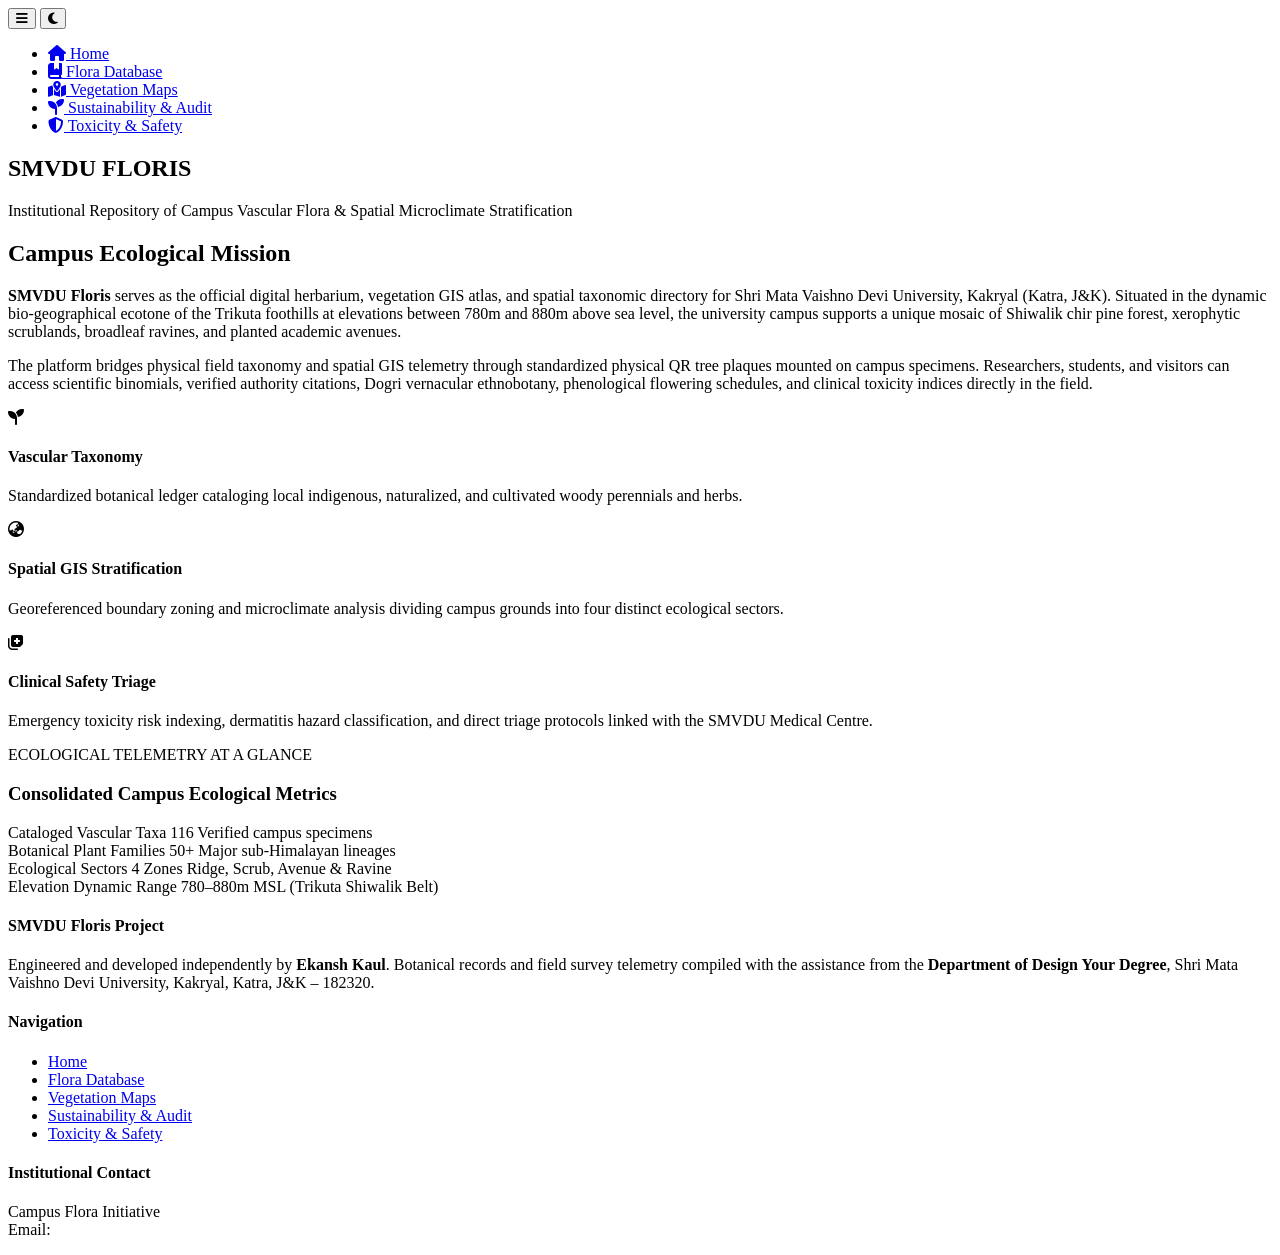
==== index.html @ 9c6f567e "Add files via upload" ====
<!DOCTYPE html>
<html lang="en">
<head>
    <meta charset="UTF-8">
    <meta name="viewport" content="width=device-width, initial-scale=1.0">
    <title>SMVDU Floris — Digital Herbarium &amp; Spatial GIS Portal</title>
    
    <!-- Instant Theme Loader: Place this BEFORE your CSS links -->
    <script>
        (function() {
            var saved = localStorage.getItem('smvdu_floris_theme');
            var theme = saved || (window.matchMedia('(prefers-color-scheme: dark)').matches ? 'dark' : 'light');
            document.documentElement.setAttribute('data-theme', theme);
        })();
    </script>

    <meta name="description" content="Official digital herbarium, spatial GIS vegetation mapping, and vascular flora database of Shri Mata Vaishno Devi University, Kakryal, Katra.">
    <meta name="theme-color" content="#1e4620">
    <meta name="apple-mobile-web-app-capable" content="yes">
    <meta name="apple-mobile-web-app-status-bar-style" content="black-translucent">
    <link rel="manifest" href="manifest.json">

    <!-- Fonts & Icons -->
    <link rel="preconnect" href="https://fonts.googleapis.com">
    <link rel="preconnect" href="https://fonts.gstatic.com" crossorigin>
    <link href="https://fonts.googleapis.com/css2?family=Inter:wght@300;400;500;600;700&family=JetBrains+Mono:wght@400;500;600;700&family=Playfair+Display:ital,wght@0,600;0,700;1,400&display=swap" rel="stylesheet">
    <link rel="stylesheet" href="https://cdnjs.cloudflare.com/ajax/libs/font-awesome/6.4.0/css/all.min.css">

    <!-- Master CSS -->
    <link rel="stylesheet" href="css/style.css">
</head>
<body class="home-page">

    <!-- Retractable Header Interface -->
    <header class="home-header">
        <div class="home-nav-container">
            <!-- Retractable Nav Trigger Button -->
            <button type="button" id="btn-toggle-menu" class="retractable-menu-btn" aria-label="Toggle Navigation Menu" title="Menu">
                <i class="fa-solid fa-bars" id="menu-icon"></i>
            </button>

            <!-- Theme Toggle Button -->
            <button type="button" id="themeToggleBtn" class="theme-toggle-btn" aria-label="Toggle Light/Dark Mode" title="Toggle Light/Dark Mode">
                <i class="fa-solid fa-moon" id="themeIcon"></i>
            </button>
        </div>

        <!-- Retractable Drawer Panel -->
        <nav id="retractable-nav-drawer" class="retractable-nav-drawer" aria-hidden="true">
            <ul class="nav-links">
                <li><a href="index.html" class="active"><i class="fa-solid fa-house"></i> Home</a></li>
                <li><a href="database.html"><i class="fa-solid fa-book-bookmark"></i> Flora Database</a></li>
                <li><a href="maps.html"><i class="fa-solid fa-map-location-dot"></i> Vegetation Maps</a></li>
                <li><a href="research.html"><i class="fa-solid fa-seedling"></i> Sustainability &amp; Audit</a></li>
                <li><a href="safety.html"><i class="fa-solid fa-shield-halved"></i> Toxicity &amp; Safety</a></li>
            </ul>
        </nav>
    </header>

    <main class="nexus-wrapper home-main-wrapper">

        <!-- Centered Institutional Hero -->
        <section class="portal-identity-hero">
            <h1 class="portal-master-title">SMVDU FLORIS</h1>
            <p class="portal-lead-tagline">
                Institutional Repository of Campus Vascular Flora &amp; Spatial Microclimate Stratification
            </p>
        </section>

        <!-- Academic Narrative & Scope -->
        <section class="portal-scope-card">
            <div class="scope-text-block">
                <h2>Campus Ecological Mission</h2>
                <p>
                    <strong>SMVDU Floris</strong> serves as the official digital herbarium, vegetation GIS atlas, and spatial taxonomic directory for Shri Mata Vaishno Devi University, Kakryal (Katra, J&amp;K). Situated in the dynamic bio-geographical ecotone of the Trikuta foothills at elevations between 780m and 880m above sea level, the university campus supports a unique mosaic of Shiwalik chir pine forest, xerophytic scrublands, broadleaf ravines, and planted academic avenues.
                </p>
                <p>
                    The platform bridges physical field taxonomy and spatial GIS telemetry through standardized physical QR tree plaques mounted on campus specimens. Researchers, students, and visitors can access scientific binomials, verified authority citations, Dogri vernacular ethnobotany, phenological flowering schedules, and clinical toxicity indices directly in the field.
                </p>
            </div>

            <div class="scope-pillars-grid">
                <div class="scope-pillar-item">
                    <i class="fa-solid fa-seedling"></i>
                    <h4>Vascular Taxonomy</h4>
                    <p>Standardized botanical ledger cataloging local indigenous, naturalized, and cultivated woody perennials and herbs.</p>
                </div>
                <div class="scope-pillar-item">
                    <i class="fa-solid fa-earth-asia"></i>
                    <h4>Spatial GIS Stratification</h4>
                    <p>Georeferenced boundary zoning and microclimate analysis dividing campus grounds into four distinct ecological sectors.</p>
                </div>
                <div class="scope-pillar-item">
                    <i class="fa-solid fa-notes-medical"></i>
                    <h4>Clinical Safety Triage</h4>
                    <p>Emergency toxicity risk indexing, dermatitis hazard classification, and direct triage protocols linked with the SMVDU Medical Centre.</p>
                </div>
            </div>
        </section>

        <!-- Consolidated Data Deck (Consolidated metrics above footer) -->
        <section class="consolidated-data-deck">
            <div class="data-deck-header">
                <span class="eyebrow-tag">ECOLOGICAL TELEMETRY AT A GLANCE</span>
                <h3>Consolidated Campus Ecological Metrics</h3>
            </div>
            
            <div class="consolidated-stats-grid">
                <div class="stat-card">
                    <span class="stat-label">Cataloged Vascular Taxa</span>
                    <span class="stat-value" id="hero-stat-taxa">116</span>
                    <span class="density-meta">Verified campus specimens</span>
                </div>
                <div class="stat-card gold">
                    <span class="stat-label">Botanical Plant Families</span>
                    <span class="stat-value" id="hero-stat-families">50+</span>
                    <span class="density-meta">Major sub-Himalayan lineages</span>
                </div>
                <div class="stat-card cyan">
                    <span class="stat-label">Ecological Sectors</span>
                    <span class="stat-value">4 Zones</span>
                    <span class="density-meta">Ridge, Scrub, Avenue &amp; Ravine</span>
                </div>
                <div class="stat-card amber">
                    <span class="stat-label">Elevation Dynamic Range</span>
                    <span class="stat-value">780–880m</span>
                    <span class="density-meta">MSL (Trikuta Shiwalik Belt)</span>
                </div>
            </div>
        </section>

    </main>

    <footer>
        <div class="footer-content">
            <div class="footer-col">
                <h4>SMVDU Floris Project</h4>
                <p> Engineered and developed independently by <strong>Ekansh Kaul</strong>. Botanical records and field survey telemetry compiled with the assistance from the <strong>Department of Design Your Degree</strong>, Shri Mata Vaishno Devi University, Kakryal, Katra, J&amp;K – 182320.</p>
            </div>
            <div class="footer-col">
                <h4>Navigation</h4>
                <ul class="footer-links">
                    <li><a href="index.html">Home</a></li>
                    <li><a href="database.html">Flora Database</a></li>
                    <li><a href="maps.html">Vegetation Maps</a></li>
                    <li><a href="research.html">Sustainability &amp; Audit</a></li>
                    <li><a href="safety.html">Toxicity &amp; Safety</a></li>
                </ul>
            </div>
            <div class="footer-col">
                <h4>Institutional Contact</h4>
                <p>Campus Flora Initiative<br>Email: <span style="color: #ffffff; font-weight: 500;">biodiversity@smvdu.ac.in</span></p>
            </div>
        </div>
    </footer>

    <!-- Global Scripts -->
    <script src="js/data.js"></script>
    <script src="js/main.js"></script>
</body>
</html>
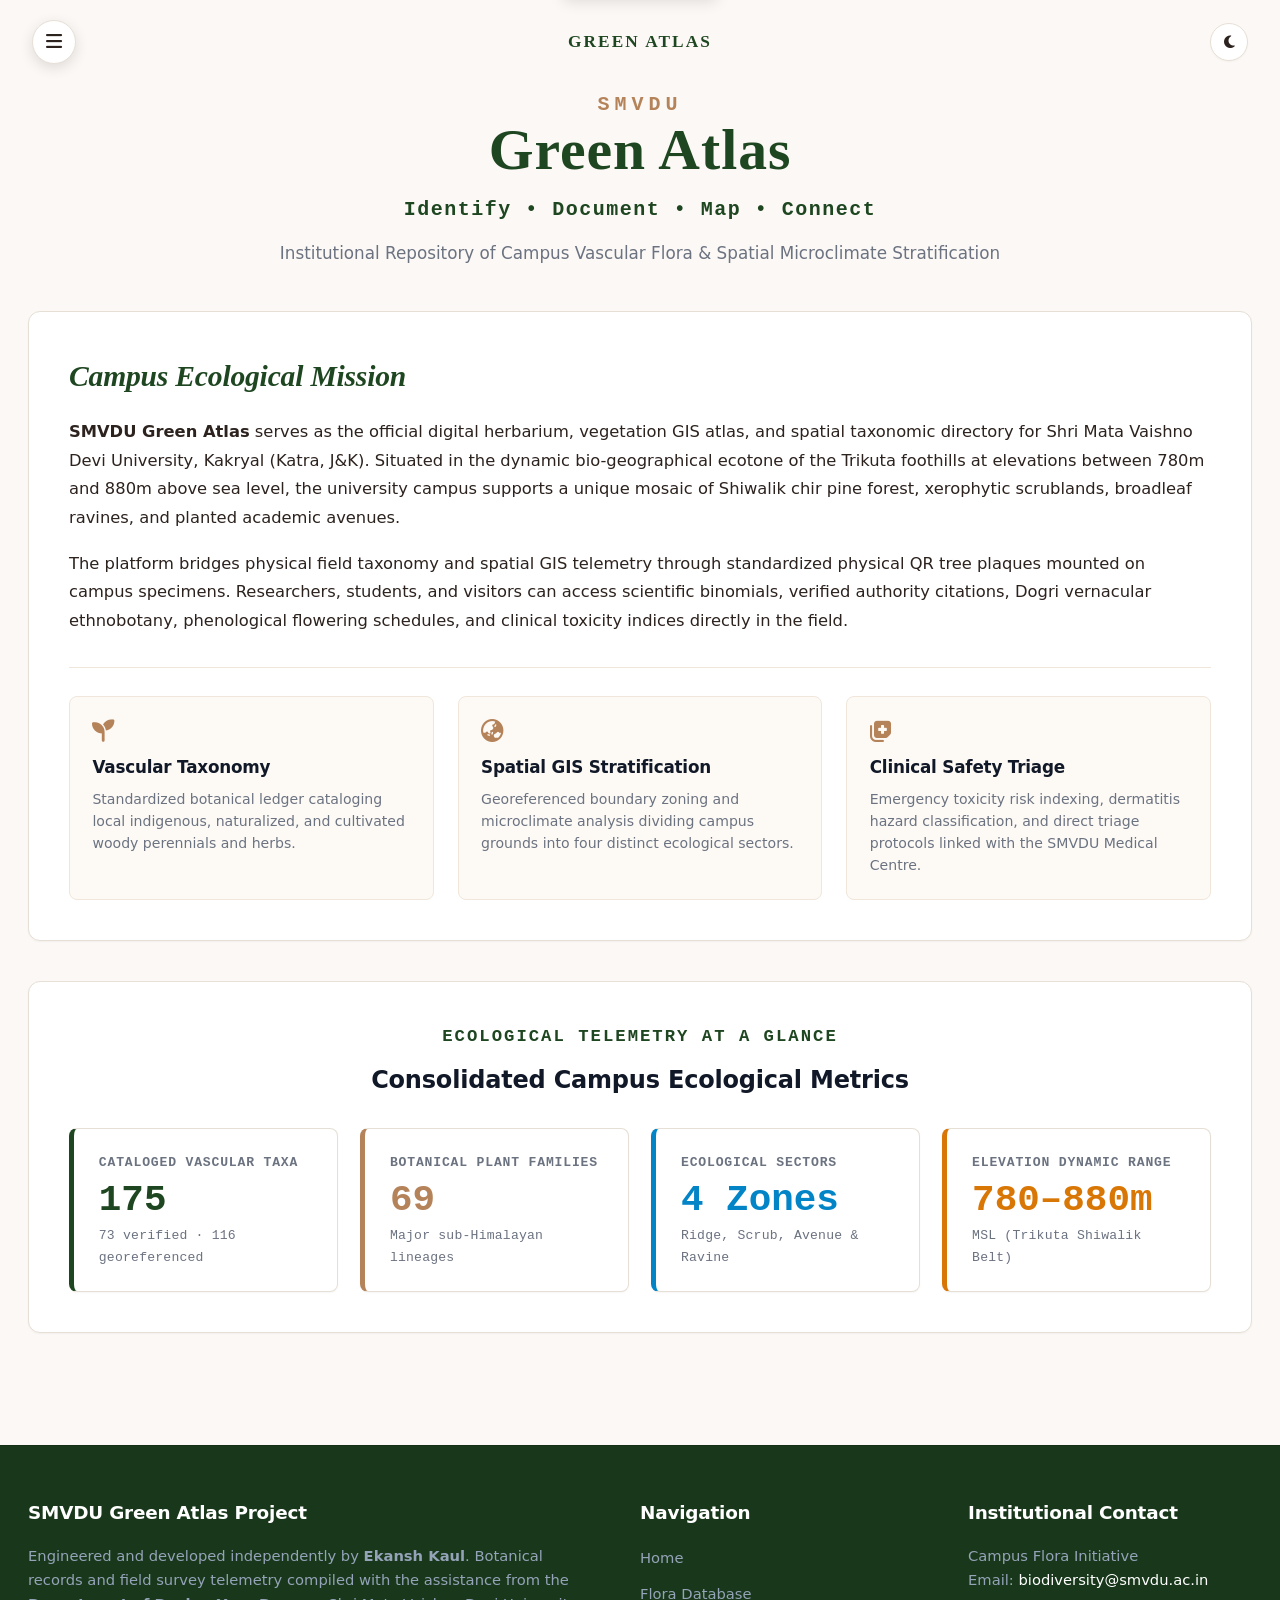
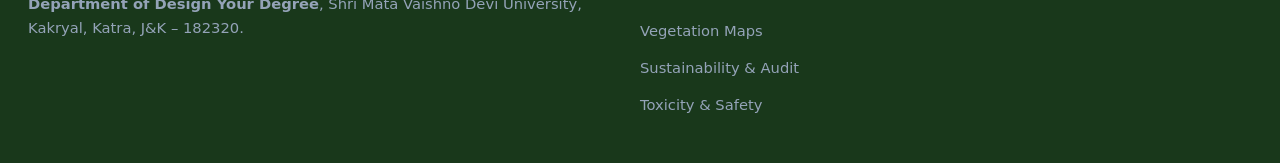
==== commit fce59841: "Add files via upload" ====
--- a/index.html
+++ b/index.html
@@ -3,7 +3,9 @@
 <head>
     <meta charset="UTF-8">
     <meta name="viewport" content="width=device-width, initial-scale=1.0">
-    <title>SMVDU Floris — Digital Herbarium &amp; Spatial GIS Portal</title>
+    <meta name="referrer" content="strict-origin-when-cross-origin">
+    <meta http-equiv="Content-Security-Policy" content="default-src 'self'; base-uri 'self'; object-src 'none'; frame-src 'none'; form-action 'self'; script-src 'self' 'sha256-qniwu46ODIC4rO19xw/cZGBTXKro7w2Y8PqLPO2aABE=' https://unpkg.com; style-src 'self' 'unsafe-inline' https://fonts.googleapis.com https://cdnjs.cloudflare.com https://unpkg.com; img-src 'self' data: blob: https://server.arcgisonline.com https://unpkg.com https://cdnjs.cloudflare.com https://api.qrserver.com; font-src 'self' data: https://fonts.gstatic.com https://cdnjs.cloudflare.com; connect-src 'self' data: blob: https://fonts.googleapis.com https://fonts.gstatic.com https://server.arcgisonline.com https://api.qrserver.com; worker-src 'self'; manifest-src 'self'">
+    <title>SMVDU Green Atlas — Digital Herbarium &amp; Spatial GIS Portal</title>
     
     <!-- Instant Theme Loader: Place this BEFORE your CSS links -->
     <script>
@@ -19,25 +21,34 @@
     <meta name="apple-mobile-web-app-capable" content="yes">
     <meta name="apple-mobile-web-app-status-bar-style" content="black-translucent">
     <link rel="manifest" href="manifest.json">
+    <link rel="icon" type="image/png" sizes="32x32" href="icons/favicon-32x32.png">
+    <link rel="icon" type="image/svg+xml" href="icons/icon.svg">
+    <link rel="apple-touch-icon" href="icons/icon-192x192.png">
 
     <!-- Fonts & Icons -->
     <link rel="preconnect" href="https://fonts.googleapis.com">
     <link rel="preconnect" href="https://fonts.gstatic.com" crossorigin>
-    <link href="https://fonts.googleapis.com/css2?family=Inter:wght@300;400;500;600;700&family=JetBrains+Mono:wght@400;500;600;700&family=Playfair+Display:ital,wght@0,600;0,700;1,400&display=swap" rel="stylesheet">
-    <link rel="stylesheet" href="https://cdnjs.cloudflare.com/ajax/libs/font-awesome/6.4.0/css/all.min.css">
+    <link href="https://fonts.googleapis.com/css2?family=Inter:wght@300;400;500;600;700&family=JetBrains+Mono:wght@400;500;600;700&family=Playfair+Display:ital,wght@0,600;0,700;1,400;1,600&display=swap" rel="stylesheet">
+    <link rel="stylesheet" href="https://cdnjs.cloudflare.com/ajax/libs/font-awesome/6.4.0/css/all.min.css" integrity="sha512-iecdLmaskl7CVkqkXNQ/ZH/XLlvWZOJyj7Yy7tcenmpD1ypASozpmT/E0iPtmFIB46ZmdtAc9eNBvH0H/ZpiBw==" crossorigin="anonymous" referrerpolicy="no-referrer">
 
     <!-- Master CSS -->
     <link rel="stylesheet" href="css/style.css">
 </head>
 <body class="home-page">
+    <a class="skip-link" href="#main-content">Skip to content</a>
 
     <!-- Retractable Header Interface -->
     <header class="home-header">
         <div class="home-nav-container">
             <!-- Retractable Nav Trigger Button -->
-            <button type="button" id="btn-toggle-menu" class="retractable-menu-btn" aria-label="Toggle Navigation Menu" title="Menu">
+            <button type="button" id="btn-toggle-menu" class="retractable-menu-btn" aria-label="Toggle Navigation Menu" aria-controls="retractable-nav-drawer" aria-expanded="false" title="Menu">
                 <i class="fa-solid fa-bars" id="menu-icon"></i>
             </button>
+
+            <!-- Atlas Wordmark -->
+            <a href="index.html" class="nav-brand" aria-label="Green Atlas — Home">
+                <span class="nav-brand-atlas">GREEN ATLAS</span>
+            </a>
 
             <!-- Theme Toggle Button -->
             <button type="button" id="themeToggleBtn" class="theme-toggle-btn" aria-label="Toggle Light/Dark Mode" title="Toggle Light/Dark Mode">
@@ -57,11 +68,15 @@
         </nav>
     </header>
 
-    <main class="nexus-wrapper home-main-wrapper">
+    <main id="main-content" tabindex="-1" class="nexus-wrapper home-main-wrapper">
 
-        <!-- Centered Institutional Hero -->
+        <!-- Centered Institutional Hero with Stacked Typographic Hierarchy -->
         <section class="portal-identity-hero">
-            <h1 class="portal-master-title">SMVDU FLORIS</h1>
+            <div class="portal-title-stack">
+                <span class="portal-prefix-smvdu">SMVDU</span>
+                <h1 class="portal-master-title">Green Atlas</h1>
+            </div>
+            <p class="portal-action-tagline">Identify • Document • Map • Connect</p>
             <p class="portal-lead-tagline">
                 Institutional Repository of Campus Vascular Flora &amp; Spatial Microclimate Stratification
             </p>
@@ -70,9 +85,9 @@
         <!-- Academic Narrative & Scope -->
         <section class="portal-scope-card">
             <div class="scope-text-block">
-                <h2>Campus Ecological Mission</h2>
+                <h2 class="academic-mission-title">Campus Ecological Mission</h2>
                 <p>
-                    <strong>SMVDU Floris</strong> serves as the official digital herbarium, vegetation GIS atlas, and spatial taxonomic directory for Shri Mata Vaishno Devi University, Kakryal (Katra, J&amp;K). Situated in the dynamic bio-geographical ecotone of the Trikuta foothills at elevations between 780m and 880m above sea level, the university campus supports a unique mosaic of Shiwalik chir pine forest, xerophytic scrublands, broadleaf ravines, and planted academic avenues.
+                    <strong>SMVDU Green Atlas</strong> serves as the official digital herbarium, vegetation GIS atlas, and spatial taxonomic directory for Shri Mata Vaishno Devi University, Kakryal (Katra, J&amp;K). Situated in the dynamic bio-geographical ecotone of the Trikuta foothills at elevations between 780m and 880m above sea level, the university campus supports a unique mosaic of Shiwalik chir pine forest, xerophytic scrublands, broadleaf ravines, and planted academic avenues.
                 </p>
                 <p>
                     The platform bridges physical field taxonomy and spatial GIS telemetry through standardized physical QR tree plaques mounted on campus specimens. Researchers, students, and visitors can access scientific binomials, verified authority citations, Dogri vernacular ethnobotany, phenological flowering schedules, and clinical toxicity indices directly in the field.
@@ -98,22 +113,22 @@
             </div>
         </section>
 
-        <!-- Consolidated Data Deck (Consolidated metrics above footer) -->
-        <section class="consolidated-data-deck">
+        <!-- Consolidated Data Deck (Contained in matching card enclosure) -->
+        <section class="portal-scope-card telemetry-card-box">
             <div class="data-deck-header">
-                <span class="eyebrow-tag">ECOLOGICAL TELEMETRY AT A GLANCE</span>
+                <span class="eyebrow-tag telemetry-eyebrow">ECOLOGICAL TELEMETRY AT A GLANCE</span>
                 <h3>Consolidated Campus Ecological Metrics</h3>
             </div>
             
             <div class="consolidated-stats-grid">
                 <div class="stat-card">
                     <span class="stat-label">Cataloged Vascular Taxa</span>
-                    <span class="stat-value" id="hero-stat-taxa">116</span>
-                    <span class="density-meta">Verified campus specimens</span>
+                    <span class="stat-value" id="hero-stat-taxa">175</span>
+                    <span class="density-meta">73 verified · 116 georeferenced</span>
                 </div>
                 <div class="stat-card gold">
                     <span class="stat-label">Botanical Plant Families</span>
-                    <span class="stat-value" id="hero-stat-families">50+</span>
+                    <span class="stat-value" id="hero-stat-families">69</span>
                     <span class="density-meta">Major sub-Himalayan lineages</span>
                 </div>
                 <div class="stat-card cyan">
@@ -134,7 +149,7 @@
     <footer>
         <div class="footer-content">
             <div class="footer-col">
-                <h4>SMVDU Floris Project</h4>
+                <h4>SMVDU Green Atlas Project</h4>
                 <p> Engineered and developed independently by <strong>Ekansh Kaul</strong>. Botanical records and field survey telemetry compiled with the assistance from the <strong>Department of Design Your Degree</strong>, Shri Mata Vaishno Devi University, Kakryal, Katra, J&amp;K – 182320.</p>
             </div>
             <div class="footer-col">
@@ -155,7 +170,6 @@
     </footer>
 
     <!-- Global Scripts -->
-    <script src="js/data.js"></script>
     <script src="js/main.js"></script>
 </body>
-</html>
+</html>
--- a/css/style.css
+++ b/css/style.css
@@ -0,0 +1,1107 @@
+/* =========================================================
+   SMVDU GREEN ATLAS: MASTER CORE DESIGN SYSTEM (css/style.css)
+   Classic Warm Herbarium Palette + Unified Modern Typography
+   ========================================================= */
+
+:root {
+    color-scheme: light;
+
+    /* Brand Palette */
+    --primary: #1e4620;          /* Deep Forest Green */
+    --primary-light: #2d6a4f;    /* Balanced Emerald */
+    --primary-hover: #143216;
+    --primary-muted: #dcfce7;    /* Light Pine Tint */
+    --accent-gold: #b5835a;      /* Sub-Himalayan Earth Gold */
+    --accent-amber: #d97706;     /* Amber Hazard */
+    --accent-cyan: #0284c7;      /* Stream Riparian Blue */
+
+    /* Canvas & Elevation */
+    --bg-warm: #fbf8f5;          /* Warm Parchment */
+    --bg-main: #fbf8f5;
+    --bg-secondary: #fdfaf6;     /* Subtle panel fill */
+    --bg-hover: #f4f1ec;         /* Hover fill for rows & interactive surfaces */
+    --surface: #ffffff;          /* Pure White */
+    --border-color: #e6dfd5;     /* Structural Border */
+    --border-subtle: #f0e6da;    /* Row Divider */
+
+    /* Text Tones */
+    --text-dark: #2c221e;
+    --text-muted: #6b7280;
+    --text-heading: #111827;
+
+    /* Semantic Status Tokens */
+    --icon-tint-gold: #fdf6ec;
+    --icon-tint-red: #fef2f2;
+    --icon-fg-red: #dc2626;
+    --text-success: #15803d;
+
+    /* Ecological Sector Tokens */
+    --sector-pine: #15803d;
+    --sector-avenue: #a16207;
+    --sector-scrub: #c2410c;
+    --sector-ravine: #0e7490;
+
+    /* Shadows */
+    --shadow-sm: 0 1px 2px rgba(44, 34, 30, 0.04);
+    --shadow-md: 0 4px 12px rgba(44, 34, 30, 0.06);
+    --shadow-lg: 0 10px 15px -3px rgba(0, 0, 0, 0.12);
+
+    /* Datatile Micro-interaction Tokens */
+    --tile-hover-bg: #f8faf8;
+    --tile-hover-shadow: 0 8px 20px rgba(30, 70, 32, 0.08);
+
+    /* Sticky navigation surface */
+    --header-dock-bg: rgba(251, 248, 245, 0.9);
+    --header-dock-border: rgba(230, 223, 213, 0.92);
+    --header-dock-shadow: 0 10px 30px rgba(30, 70, 32, 0.08);
+}
+
+/* --- Dark Theme --- */
+[data-theme="dark"] {
+    color-scheme: dark;
+
+    --primary: #2d6a30;
+    --primary-light: #3f8f45;
+    --primary-hover: #38803b;
+    --primary-muted: #14301a;
+    --accent-gold: #c89b7b;
+    --accent-amber: #f59e0b;
+    --accent-cyan: #38bdf8;
+
+    --bg-warm: #121812;
+    --bg-main: #121812;
+    --bg-secondary: #182618;
+    --bg-hover: rgba(255, 255, 255, 0.05);
+    --surface: #1a241a;
+    --border-color: #273827;
+    --border-subtle: #1f2e1f;
+
+    --text-dark: #f0fdf4;
+    --text-muted: #9ca3af;
+    --text-heading: #f9fafb;
+
+    --icon-tint-gold: rgba(200, 155, 123, 0.15);
+    --icon-tint-red: rgba(239, 68, 68, 0.15);
+    --icon-fg-red: #f87171;
+    --text-success: #4ade80;
+
+    --sector-pine: #4ade80;
+    --sector-avenue: #eab308;
+    --sector-scrub: #fb923c;
+    --sector-ravine: #22d3ee;
+
+    --shadow-sm: 0 1px 2px rgba(0, 0, 0, 0.4);
+    --shadow-md: 0 4px 12px rgba(0, 0, 0, 0.5);
+    --shadow-lg: 0 10px 25px rgba(0, 0, 0, 0.5);
+
+    --tile-hover-bg: #1f2d1f;
+    --tile-hover-shadow: 0 8px 24px rgba(0, 0, 0, 0.45);
+
+    /* Sticky navigation surface */
+    --header-dock-bg: rgba(18, 24, 18, 0.92);
+    --header-dock-border: rgba(39, 56, 39, 0.92);
+    --header-dock-shadow: 0 10px 30px rgba(0, 0, 0, 0.35);
+}
+
+/* --- Base Resets & Layout --- */
+* {
+    margin: 0;
+    padding: 0;
+    box-sizing: border-box;
+}
+
+/* Keyboard-only shortcut past the sticky navigation. */
+.skip-link {
+    position: fixed;
+    top: 0.65rem;
+    left: 50%;
+    z-index: 20000;
+    transform: translate(-50%, calc(-100% - 1rem));
+    background: var(--primary);
+    color: #ffffff;
+    padding: 0.65rem 1.1rem;
+    border-radius: 8px;
+    font-size: 0.9rem;
+    font-weight: 600;
+    text-decoration: none;
+    box-shadow: var(--shadow-lg);
+    transition: transform 0.18s ease;
+}
+
+.skip-link:focus,
+.skip-link:focus-visible {
+    transform: translate(-50%, 0);
+    outline: 2px solid var(--accent-gold);
+    outline-offset: 2px;
+}
+
+#main-content {
+    scroll-margin-top: 4rem;
+}
+
+#main-content:focus {
+    outline: none;
+}
+
+body {
+    background-color: var(--bg-warm);
+    color: var(--text-dark);
+    font-family: 'Inter', system-ui, -apple-system, BlinkMacSystemFont, "Segoe UI", Roboto, sans-serif;
+    font-size: 16.5px;
+    line-height: 1.65;
+    -webkit-font-smoothing: antialiased;
+    min-height: 100vh;
+    display: flex;
+    flex-direction: column;
+    transition: background-color 0.3s ease, color 0.3s ease;
+}
+
+.nexus-wrapper {
+    max-width: 1320px;
+    width: 100%;
+    margin: 0 auto;
+    padding: 2.25rem 1.75rem 4.5rem 1.75rem;
+    flex: 1;
+}
+
+/* --- Typography Hierarchy --- */
+h1,
+.hero-content h1,
+.db-title h1,
+.logo-title {
+    font-family: 'Playfair Display', Georgia, serif;
+    color: var(--text-heading);
+    font-weight: 700;
+}
+
+h2, h3, h4, h5, h6,
+.qr-guide-header h2,
+.qr-step-item h4,
+.portal-feature-card h3,
+.modal-header h3,
+.table-title,
+.footer-col h4,
+.hazard-botanical-name,
+.sidebar-header h3,
+.audit-narrative-card h2,
+.emergency-text h3 {
+    font-family: 'Inter', system-ui, -apple-system, BlinkMacSystemFont, "Segoe UI", Roboto, sans-serif !important;
+    color: var(--text-heading);
+    font-weight: 700;
+    letter-spacing: -0.2px;
+}
+
+.font-mono {
+    font-family: 'JetBrains Mono', monospace;
+}
+
+/* --- Shared Page Title Header Block --- */
+.db-header {
+    display: flex;
+    justify-content: space-between;
+    align-items: flex-end;
+    flex-wrap: wrap;
+    gap: 1.25rem;
+    margin-bottom: 2.25rem;
+    padding-bottom: 1.5rem;
+    border-bottom: 1px solid var(--border-color);
+}
+
+.db-title h1 {
+    font-size: 2.45rem;
+    line-height: 1.15;
+    letter-spacing: -0.5px;
+}
+
+.db-title h1 span {
+    color: var(--accent-gold);
+    font-style: italic;
+    font-weight: 400;
+}
+
+.db-subtitle {
+    display: flex;
+    align-items: center;
+    gap: 0.85rem;
+    margin-top: 0.5rem;
+}
+
+.db-subtitle-line {
+    display: inline-block;
+    width: 38px;
+    height: 2px;
+    background: var(--accent-gold);
+}
+
+.db-subtitle p {
+    font-family: 'JetBrains Mono', monospace;
+    font-size: 0.84rem;
+    text-transform: uppercase;
+    letter-spacing: 0.8px;
+    color: var(--text-muted);
+}
+
+.status-chip {
+    display: inline-flex;
+    align-items: center;
+    gap: 0.55rem;
+    background: var(--surface);
+    border: 1px solid var(--border-color);
+    padding: 0.45rem 0.95rem;
+    border-radius: 20px;
+    font-family: 'JetBrains Mono', monospace;
+    font-size: 0.78rem;
+    font-weight: 700;
+    color: var(--primary);
+    box-shadow: var(--shadow-sm);
+}
+
+.status-dot {
+    width: 8px;
+    height: 8px;
+    background: #22c55e;
+    border-radius: 50%;
+    box-shadow: 0 0 6px #22c55e;
+}
+
+/* --- Datatiles & Shared Telemetry Cards --- */
+.density-stats-grid,
+.consolidated-stats-grid {
+    display: grid;
+    gap: 1.4rem;
+}
+
+.density-stats-grid {
+    grid-template-columns: repeat(auto-fit, minmax(240px, 1fr));
+    margin-bottom: 2.25rem;
+}
+
+.consolidated-stats-grid {
+    grid-template-columns: repeat(4, 1fr);
+}
+
+.stat-card {
+    background: var(--surface);
+    border: 1px solid var(--border-color);
+    border-radius: 8px;
+    padding: 1.4rem 1.55rem;
+    box-shadow: var(--shadow-sm);
+    border-left: 5px solid var(--primary);
+    display: flex;
+    flex-direction: column;
+    justify-content: center;
+    transition: transform 0.22s cubic-bezier(0.16, 1, 0.3, 1), 
+                box-shadow 0.22s cubic-bezier(0.16, 1, 0.3, 1), 
+                background-color 0.22s ease,
+                border-color 0.22s ease;
+    cursor: default;
+}
+
+.stat-card:hover {
+    transform: translateY(-4px);
+    background-color: var(--tile-hover-bg);
+    box-shadow: var(--tile-hover-shadow);
+    border-color: rgba(45, 106, 79, 0.28);
+}
+
+.stat-card.gold { border-left-color: var(--accent-gold); }
+.stat-card.amber { border-left-color: var(--accent-amber); }
+.stat-card.cyan { border-left-color: var(--accent-cyan); }
+
+.stat-label {
+    font-size: 0.82rem;
+    color: var(--text-muted);
+    font-family: 'JetBrains Mono', monospace;
+    text-transform: uppercase;
+    letter-spacing: 0.8px;
+    font-weight: 600;
+}
+
+.stat-value {
+    font-size: 2.35rem;
+    font-weight: 700;
+    color: var(--primary);
+    font-family: 'JetBrains Mono', monospace;
+    margin: 0.4rem 0 0.25rem 0;
+    line-height: 1.1;
+}
+
+.stat-card.gold .stat-value { color: var(--accent-gold); }
+.stat-card.amber .stat-value { color: var(--accent-amber); }
+.stat-card.cyan .stat-value { color: var(--accent-cyan); }
+
+.density-meta {
+    font-size: 0.82rem;
+    color: var(--text-muted);
+    font-family: 'JetBrains Mono', monospace;
+    letter-spacing: 0.2px;
+}
+
+/* --- Shared Buttons & Actions --- */
+.btn-action {
+    display: inline-flex;
+    align-items: center;
+    gap: 0.5rem;
+    background: var(--primary);
+    color: #ffffff;
+    padding: 0.65rem 1.25rem;
+    border-radius: 5px;
+    font-family: 'JetBrains Mono', monospace;
+    font-size: 0.88rem;
+    font-weight: 600;
+    text-decoration: none;
+    border: 1px solid var(--primary);
+    cursor: pointer;
+    transition: all 0.2s ease;
+}
+
+.btn-action:hover {
+    background: var(--primary-light);
+    border-color: var(--primary-light);
+    transform: translateY(-1px);
+    box-shadow: var(--shadow-sm);
+}
+
+.btn-outline {
+    background: transparent;
+    color: var(--primary);
+    border: 1px solid var(--primary);
+}
+
+.btn-outline:hover {
+    background: var(--primary-muted);
+    color: var(--primary);
+}
+
+[data-theme="dark"] .btn-outline {
+    color: #4ade80;
+    border-color: #4ade80;
+}
+
+[data-theme="dark"] .btn-outline:hover {
+    background: rgba(74, 222, 128, 0.15);
+    color: #4ade80;
+}
+
+.btn-action.btn-danger,
+.btn-danger {
+    background: #ef4444 !important;
+    border-color: #ef4444 !important;
+    color: #ffffff !important;
+}
+
+.btn-action.btn-danger:hover,
+.btn-danger:hover {
+    background: #dc2626 !important;
+    border-color: #dc2626 !important;
+    color: #ffffff !important;
+}
+
+/* --- Shared Modals --- */
+.modal-backdrop {
+    position: fixed;
+    top: 0;
+    left: 0;
+    width: 100vw;
+    height: 100vh;
+    background: rgba(17, 24, 39, 0.7);
+    backdrop-filter: blur(4px);
+    display: flex;
+    align-items: center;
+    justify-content: center;
+    z-index: 99999;
+    padding: 1rem;
+}
+
+.modal-dialog {
+    background: var(--surface);
+    border-radius: 8px;
+    max-width: 680px;
+    width: 100%;
+    max-height: 90vh;
+    overflow-y: auto;
+    box-shadow: var(--shadow-lg);
+    border: 1px solid var(--border-color);
+}
+
+.modal-header {
+    padding: 1.25rem 1.65rem;
+    background: var(--bg-secondary);
+    border-bottom: 1px solid var(--border-subtle);
+    display: flex;
+    justify-content: space-between;
+    align-items: center;
+}
+
+.modal-header h3 {
+    font-size: 1.28rem;
+    color: var(--primary);
+    display: flex;
+    align-items: center;
+    gap: 0.6rem;
+}
+
+[data-theme="dark"] .modal-header h3 {
+    color: #4ade80;
+}
+
+.modal-close {
+    background: transparent;
+    border: none;
+    font-size: 1.65rem;
+    color: var(--text-muted);
+    cursor: pointer;
+    line-height: 1;
+}
+
+.modal-close:hover {
+    color: #ef4444;
+}
+
+/* --- Standardized Tables --- */
+.density-table-card {
+    background: var(--surface);
+    border: 1px solid var(--border-color);
+    border-radius: 8px;
+    box-shadow: var(--shadow-sm);
+    overflow: hidden;
+}
+
+.table-header-bar {
+    padding: 1.15rem 1.65rem;
+    background: var(--bg-secondary);
+    border-bottom: 1px solid var(--border-color);
+}
+
+.table-title {
+    font-size: 0.94rem;
+    font-weight: 700;
+    color: var(--primary);
+    text-transform: uppercase;
+    letter-spacing: 0.6px;
+    display: flex;
+    align-items: center;
+    gap: 0.6rem;
+}
+
+[data-theme="dark"] .table-title {
+    color: #4ade80;
+}
+
+.table-scroll {
+    overflow-x: auto;
+    width: 100%;
+}
+
+table {
+    width: 100%;
+    border-collapse: collapse;
+    font-size: 0.95rem;
+    text-align: left;
+}
+
+thead {
+    background-color: var(--bg-secondary);
+    border-bottom: 1px solid var(--border-color);
+}
+
+th {
+    padding: 1rem 1.35rem;
+    font-family: 'JetBrains Mono', monospace;
+    font-size: 0.8rem;
+    text-transform: uppercase;
+    letter-spacing: 0.8px;
+    color: var(--text-muted);
+    font-weight: 600;
+}
+
+td {
+    padding: 1.1rem 1.35rem;
+    border-bottom: 1px solid var(--border-subtle);
+    color: var(--text-dark);
+    vertical-align: middle;
+}
+
+tbody tr:last-child td {
+    border-bottom: none;
+}
+
+tbody tr:hover {
+    background-color: var(--bg-hover);
+}
+
+/* --- Hazard Status Chips --- */
+.hazard-chip {
+    display: inline-flex;
+    align-items: center;
+    gap: 0.4rem;
+    padding: 0.3rem 0.7rem;
+    border-radius: 4px;
+    font-family: 'JetBrains Mono', monospace;
+    font-size: 0.78rem;
+    font-weight: 700;
+    letter-spacing: 0.4px;
+}
+
+.hazard-safe {
+    background: #dcfce7;
+    color: #15803d;
+    border: 1px solid #86efac;
+}
+
+.hazard-irritant {
+    background: #fef9c3;
+    color: #a16207;
+    border: 1px solid #fde047;
+}
+
+.hazard-toxic {
+    background: #fee2e2;
+    color: #b91c1c;
+    border: 1px solid #fca5a5;
+}
+
+.hazard-unknown {
+    background: #f1f5f9;
+    color: #475569;
+    border: 1px solid #cbd5e1;
+}
+
+[data-theme="dark"] .hazard-safe {
+    background: rgba(34, 197, 94, 0.15);
+    color: #4ade80;
+    border-color: rgba(34, 197, 94, 0.4);
+}
+
+[data-theme="dark"] .hazard-irritant {
+    background: rgba(234, 179, 8, 0.15);
+    color: #facc15;
+    border-color: rgba(234, 179, 8, 0.4);
+}
+
+[data-theme="dark"] .hazard-toxic {
+    background: rgba(239, 68, 68, 0.15);
+    color: #f87171;
+    border-color: rgba(239, 68, 68, 0.4);
+}
+
+[data-theme="dark"] .hazard-unknown {
+    background: rgba(148, 163, 184, 0.15);
+    color: #cbd5e1;
+    border-color: rgba(148, 163, 184, 0.4);
+}
+
+/* --- Shared Form Inputs --- */
+input[type="text"],
+input[type="search"],
+input[type="number"],
+input[type="file"],
+select,
+textarea {
+    width: 100%;
+    padding: 0.72rem 0.95rem;
+    border: 1px solid var(--border-color);
+    border-radius: 5px;
+    background: var(--surface);
+    font-family: 'Inter', sans-serif;
+    font-size: 0.95rem;
+    color: var(--text-dark);
+    outline: none;
+    transition: border-color 0.2s ease;
+}
+
+input:focus,
+select:focus,
+textarea:focus {
+    border-color: var(--primary);
+    box-shadow: 0 0 0 3px rgba(45, 106, 79, 0.14);
+}
+
+/* --- Navigation Header & Circular Theme Toggle --- */
+.home-header {
+    --header-shift: 1.25rem;
+    position: sticky;
+    top: calc(-1 * var(--header-shift));
+    z-index: 1200;
+    background: transparent;
+    border-bottom: none;
+    box-shadow: none;
+    padding: var(--header-shift) 2rem 0 2rem;
+    width: 100%;
+    transition:
+        background-color 0.28s ease,
+        box-shadow 0.28s ease,
+        backdrop-filter 0.28s ease,
+        -webkit-backdrop-filter 0.28s ease;
+}
+
+.home-header.is-scrolled {
+    background: var(--header-dock-bg);
+    box-shadow:
+        0 1px 0 var(--header-dock-border),
+        var(--header-dock-shadow);
+    -webkit-backdrop-filter: blur(16px);
+    backdrop-filter: blur(16px);
+}
+
+.home-nav-container {
+    display: flex;
+    justify-content: space-between;
+    align-items: center;
+    position: relative;
+    z-index: 1100;
+}
+
+/* Centered Atlas wordmark, shared by every page header. */
+.nav-brand {
+    position: absolute;
+    left: 50%;
+    top: 50%;
+    transform: translate(-50%, -50%);
+    display: inline-flex;
+    flex-direction: column;
+    align-items: center;
+    justify-content: center;
+    padding: 0.2rem 0.6rem;
+    border-radius: 8px;
+    text-decoration: none;
+    line-height: 1;
+    white-space: nowrap;
+    user-select: none;
+    z-index: 1;
+    -webkit-tap-highlight-color: transparent;
+}
+
+.nav-brand-atlas {
+    font-family: 'Playfair Display', Georgia, serif;
+    font-size: 1.08rem;
+    font-weight: 700;
+    letter-spacing: 0.12em;
+    color: var(--primary);
+    transition: color 0.2s ease;
+}
+
+[data-theme="dark"] .nav-brand-atlas {
+    color: #4ade80;
+}
+
+.nav-brand:hover .nav-brand-atlas {
+    color: var(--primary-light);
+}
+
+[data-theme="dark"] .nav-brand:hover .nav-brand-atlas {
+    color: #86efac;
+}
+
+.nav-brand:focus-visible {
+    outline: 2px solid var(--primary);
+    outline-offset: 3px;
+}
+
+.retractable-menu-btn {
+    width: 44px;
+    height: 44px;
+    border-radius: 50%;
+    background: var(--surface);
+    border: 1px solid var(--border-color);
+    color: var(--text-dark);
+    display: inline-flex;
+    align-items: center;
+    justify-content: center;
+    font-size: 1.15rem;
+    cursor: pointer;
+    box-shadow: 0 4px 14px rgba(0, 0, 0, 0.12);
+    transition: all 0.25s ease;
+    outline: none;
+}
+
+[data-theme="dark"] .retractable-menu-btn {
+    box-shadow: 0 4px 16px rgba(255, 255, 255, 0.08);
+}
+
+.retractable-menu-btn:hover {
+    transform: scale(1.05);
+    background: var(--primary);
+    color: #ffffff;
+    border-color: var(--primary);
+}
+
+.theme-toggle-btn {
+    background: var(--surface);
+    border: 1px solid var(--border-color);
+    color: var(--text-dark);
+    width: 38px;
+    height: 38px;
+    border-radius: 50%;
+    display: inline-flex;
+    align-items: center;
+    justify-content: center;
+    cursor: pointer;
+    transition: all 0.25s ease;
+    outline: none !important;
+    box-shadow: var(--shadow-sm);
+    padding: 0;
+    margin: 0;
+    flex-shrink: 0;
+}
+
+.theme-toggle-btn:hover {
+    background: var(--primary);
+    color: #ffffff;
+    border-color: var(--primary);
+    transform: scale(1.08);
+}
+
+.theme-toggle-btn i {
+    font-size: 0.9rem;
+    transition: transform 0.4s cubic-bezier(0.34, 1.56, 0.64, 1), opacity 0.25s ease;
+}
+
+/* --- Retractable Nav Drawer Panel --- */
+.retractable-nav-drawer {
+    position: absolute;
+    top: 4.5rem;
+    left: 2rem;
+    background: var(--surface);
+    border: 1px solid var(--border-color);
+    border-radius: 12px;
+    box-shadow: var(--shadow-lg);
+    padding: 0.75rem;
+    min-width: 250px;
+    z-index: 1050;
+    opacity: 0;
+    transform: translateY(-10px);
+    pointer-events: none;
+    transition: all 0.25s cubic-bezier(0.16, 1, 0.3, 1);
+}
+
+.retractable-nav-drawer.open {
+    opacity: 1;
+    transform: translateY(0);
+    pointer-events: all;
+}
+
+.retractable-nav-drawer .nav-links {
+    display: flex;
+    flex-direction: column;
+    gap: 0.35rem;
+    align-items: stretch;
+    list-style: none;
+}
+
+.retractable-nav-drawer .nav-links li a {
+    display: flex;
+    align-items: center;
+    gap: 0.75rem;
+    padding: 0.65rem 1rem;
+    border-radius: 8px;
+    color: var(--text-dark);
+    text-decoration: none;
+    font-size: 0.92rem;
+    transition: background 0.15s ease, color 0.15s ease;
+}
+
+.retractable-nav-drawer .nav-links li a:hover,
+.retractable-nav-drawer .nav-links li a.active {
+    background: var(--bg-hover);
+    color: var(--primary);
+}
+
+[data-theme="dark"] .retractable-nav-drawer .nav-links li a:hover,
+[data-theme="dark"] .retractable-nav-drawer .nav-links li a.active {
+    color: #4ade80;
+}
+
+/* --- Hero Identity & Stacked Typography --- */
+.home-main-wrapper {
+    display: flex;
+    flex-direction: column;
+    align-items: center;
+    padding-top: 1.5rem;
+}
+
+.portal-identity-hero {
+    text-align: center;
+    max-width: 860px;
+    margin-bottom: 2.75rem;
+}
+
+.portal-title-stack {
+    display: flex;
+    flex-direction: column;
+    align-items: center;
+    justify-content: center;
+    margin-bottom: 0.5rem;
+}
+
+.portal-prefix-smvdu {
+    font-family: 'JetBrains Mono', monospace;
+    font-size: 1.25rem;
+    font-weight: 700;
+    letter-spacing: 5px;
+    color: var(--accent-gold);
+    text-transform: uppercase;
+    margin-bottom: -0.2rem;
+}
+
+.portal-master-title {
+    font-size: 3.6rem;
+    letter-spacing: 1px;
+    line-height: 1.1;
+    margin: 0;
+    color: var(--primary);
+    text-align: center;
+}
+
+[data-theme="dark"] .portal-master-title {
+    color: #4ade80;
+}
+
+.portal-action-tagline {
+    font-family: 'JetBrains Mono', monospace;
+    font-size: 1.25rem;
+    font-weight: 600;
+    letter-spacing: 1.5px;
+    color: var(--primary);
+    margin: 0.75rem 0 0.85rem 0;
+}
+
+[data-theme="dark"] .portal-action-tagline {
+    color: #86efac;
+}
+
+.portal-lead-tagline {
+    font-size: 1.05rem;
+    color: var(--text-muted);
+    font-weight: 400;
+    line-height: 1.6;
+    margin: 0 auto;
+    max-width: 780px;
+}
+
+/* --- Scope Narrative & Academic Mission Box --- */
+.portal-scope-card {
+    background: var(--surface);
+    border: 1px solid var(--border-color);
+    border-radius: 12px;
+    padding: 2.5rem;
+    box-shadow: var(--shadow-sm);
+    width: 100%;
+    margin-bottom: 2.5rem;
+}
+
+.scope-text-block h2.academic-mission-title {
+    font-family: 'Playfair Display', Georgia, serif !important;
+    font-size: 1.85rem;
+    font-weight: 600;
+    font-style: italic;
+    letter-spacing: -0.2px;
+    color: var(--primary);
+    margin-bottom: 1.1rem;
+}
+
+[data-theme="dark"] .scope-text-block h2.academic-mission-title {
+    color: #4ade80;
+}
+
+.scope-text-block p {
+    font-family: 'Inter', system-ui, -apple-system, BlinkMacSystemFont, "Segoe UI", Roboto, sans-serif;
+    font-size: 1.02rem;
+    font-style: normal;
+    color: var(--text-dark);
+    line-height: 1.75;
+    margin-bottom: 1.1rem;
+}
+
+.scope-text-block p:last-child {
+    margin-bottom: 2rem;
+}
+
+.scope-pillars-grid {
+    display: grid;
+    grid-template-columns: repeat(3, 1fr);
+    gap: 1.5rem;
+    padding-top: 1.75rem;
+    border-top: 1px solid var(--border-subtle);
+}
+
+.scope-pillar-item {
+    background: var(--bg-secondary);
+    border: 1px solid var(--border-subtle);
+    border-radius: 8px;
+    padding: 1.4rem;
+}
+
+.scope-pillar-item i {
+    font-size: 1.4rem;
+    color: var(--accent-gold);
+    margin-bottom: 0.75rem;
+    display: inline-block;
+}
+
+.scope-pillar-item h4 {
+    font-size: 1.05rem;
+    margin-bottom: 0.45rem;
+    color: var(--text-heading);
+}
+
+.scope-pillar-item p {
+    font-size: 0.88rem;
+    color: var(--text-muted);
+    line-height: 1.55;
+    margin: 0;
+}
+
+/* --- Boxed Telemetry Container & Scaled Eyebrow --- */
+.telemetry-card-box {
+    margin-bottom: 2.5rem;
+}
+
+.data-deck-header {
+    text-align: center;
+    margin-bottom: 1.75rem;
+}
+
+.eyebrow-tag {
+    font-family: 'JetBrains Mono', monospace;
+    font-size: 0.82rem;
+    font-weight: 700;
+    color: var(--primary);
+    letter-spacing: 1.3px;
+    display: inline-block;
+    margin-bottom: 0.75rem;
+}
+
+.telemetry-eyebrow {
+    font-size: 1.08rem !important;
+    letter-spacing: 2px !important;
+    font-weight: 700;
+    color: var(--primary);
+    margin-bottom: 0.4rem;
+    display: inline-block;
+}
+
+[data-theme="dark"] .telemetry-eyebrow {
+    color: #4ade80;
+}
+
+.data-deck-header h3 {
+    font-size: 1.5rem;
+    color: var(--text-heading);
+    margin-top: 0.2rem;
+}
+
+/* --- Shared Footer --- */
+footer {
+    background: #19381b;
+    color: #e2e8f0;
+    border-top: 1px solid #142e16;
+    padding: 3.25rem 1.75rem 2.25rem 1.75rem;
+    margin-top: auto;
+}
+
+.footer-content {
+    max-width: 1320px;
+    margin: 0 auto;
+    display: grid;
+    grid-template-columns: 2fr 1fr 1fr;
+    gap: 2.75rem;
+}
+
+.footer-col h4 {
+    font-size: 1.15rem;
+    color: #ffffff;
+    margin-bottom: 0.95rem;
+}
+
+.footer-col p {
+    font-size: 0.92rem;
+    color: #94a3b8;
+    line-height: 1.65;
+}
+
+.footer-links {
+    list-style: none;
+}
+
+.footer-links li {
+    margin-bottom: 0.6rem;
+}
+
+.footer-links a {
+    color: #94a3b8;
+    text-decoration: none;
+    font-size: 0.92rem;
+    transition: color 0.2s ease;
+}
+
+.footer-links a:hover {
+    color: #ffffff;
+}
+
+/* --- Responsive Adjustments --- */
+@media (max-width: 900px) {
+    .scope-pillars-grid {
+        grid-template-columns: 1fr;
+    }
+    .consolidated-stats-grid {
+        grid-template-columns: repeat(2, 1fr);
+    }
+}
+
+@media (max-width: 600px) {
+    .home-header {
+        --header-shift: 1rem;
+        padding: var(--header-shift) 1rem 0 1rem;
+    }
+    .nav-brand-atlas {
+        font-size: 0.98rem;
+        letter-spacing: 0.09em;
+    }
+    .portal-master-title {
+        font-size: 2.4rem;
+    }
+    .portal-prefix-smvdu,
+    .portal-action-tagline {
+        font-size: 0.98rem;
+    }
+    .portal-scope-card {
+        padding: 1.5rem 1.25rem;
+    }
+    .consolidated-stats-grid {
+        grid-template-columns: 1fr;
+    }
+    .retractable-nav-drawer {
+        left: 1rem;
+        right: 1rem;
+        width: auto;
+    }
+    .footer-content {
+        grid-template-columns: 1fr;
+        gap: 2rem;
+    }
+}
+
+/* Page transitions - pure opacity so position:fixed modals are never trapped */
+body.page-enter {
+    animation: pageWindowOpen 220ms ease-out;
+}
+
+@keyframes pageWindowOpen {
+    from {
+        opacity: 0;
+    }
+    to {
+        opacity: 1;
+    }
+}
+
+@media (prefers-reduced-motion: reduce) {
+    body.page-enter {
+        animation: none;
+    }
+    .home-header,
+    .skip-link {
+        transition: none;
+    }
+}
